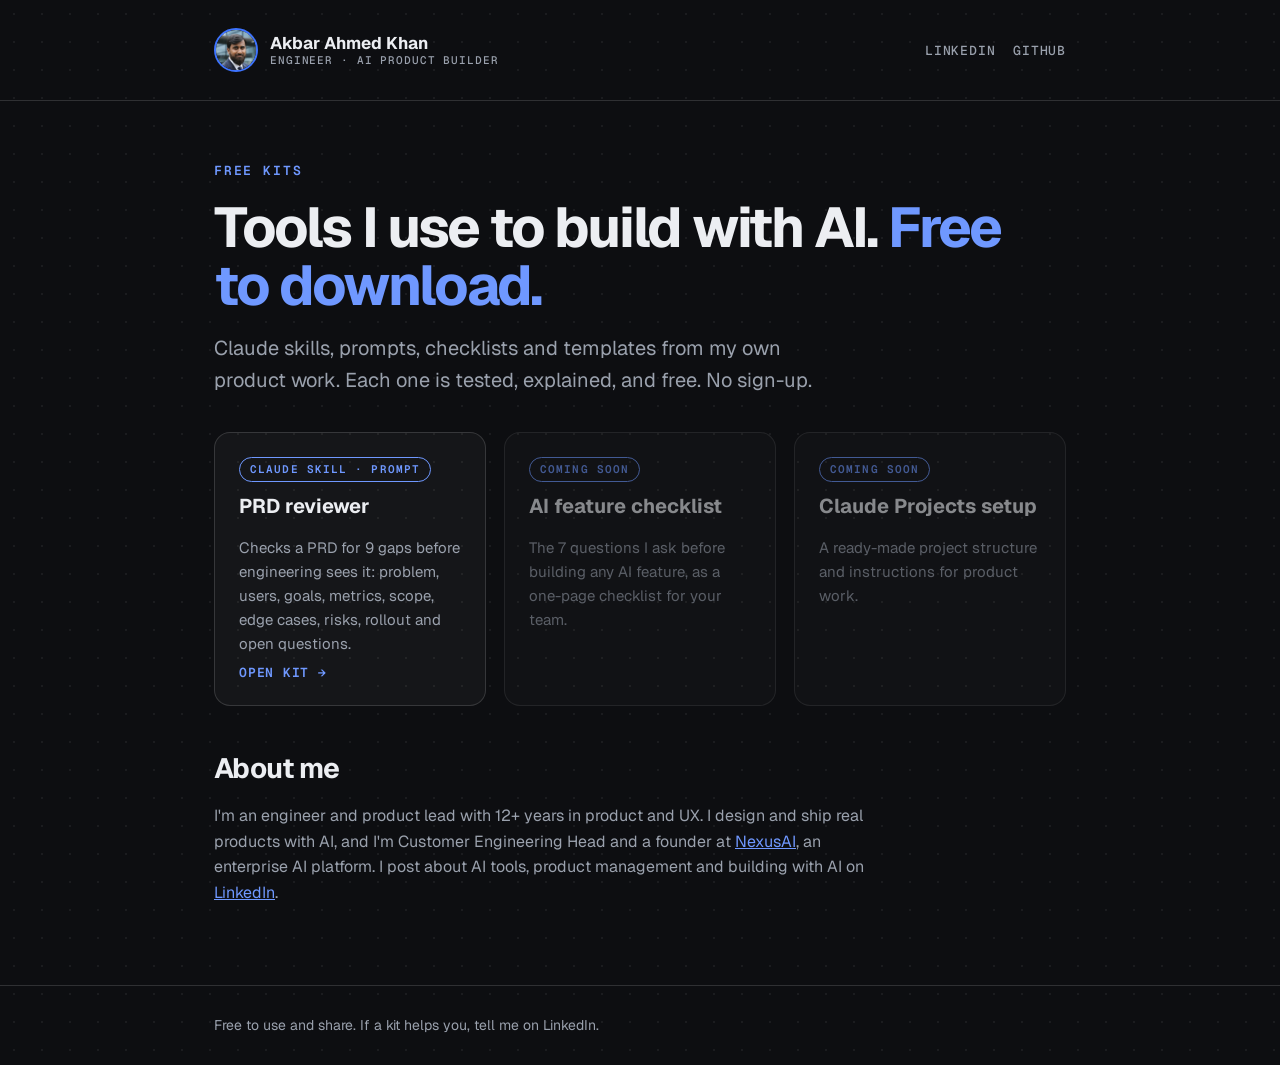
==== index.html @ 36fd9889 "Free AI + product kits site: PRD reviewer kit Co-Authored-By: Claude Opus 5.5 <noreply@anthropic.com" ====
<!doctype html>
<html lang="en">
<head>
<meta charset="utf-8">
<meta name="viewport" content="width=device-width, initial-scale=1">
<title>Free AI + product kits | Akbar Ahmed Khan</title>
<meta name="description" content="Free, ready-to-use AI and product kits from Akbar Ahmed Khan: Claude skills, prompts, checklists and templates for product people.">
<meta property="og:title" content="Free AI + product kits | Akbar Ahmed Khan">
<meta property="og:description" content="Claude skills, prompts, checklists and templates for product people. Free to download.">
<meta property="og:image" content="https://akbar-ai-labs.github.io/assets/akbar.jpg">
<link rel="icon" href="assets/akbar.jpg">
<link rel="stylesheet" href="assets/site.css">
</head>
<body>
<header><div class="wrap">
  <a class="sig" href="./"><img src="assets/akbar.jpg" alt="Akbar Ahmed Khan"><span><b>Akbar Ahmed Khan</b><small>Engineer · AI Product Builder</small></span></a>
  <nav><a href="https://www.linkedin.com/in/akbar-ahmed-khan/">LinkedIn</a><a href="https://github.com/akbar-ai-labs">GitHub</a></nav>
</div></header>
<main><div class="wrap">
  <span class="lbl">Free kits</span>
  <h1>Tools I use to build with AI. <span style="color:var(--acc)">Free to download.</span></h1>
  <p class="lead">Claude skills, prompts, checklists and templates from my own product work. Each one is tested, explained, and free. No sign-up.</p>

  <div class="grid">
    <a class="card" href="kits/prd-reviewer/"><span class="tag">Claude skill · Prompt</span><h3>PRD reviewer</h3><p>Checks a PRD for 9 gaps before engineering sees it: problem, users, goals, metrics, scope, edge cases, risks, rollout and open questions.</p><span class="go">Open kit →</span></a>
    <div class="card soon"><span class="tag">Coming soon</span><h3>AI feature checklist</h3><p>The 7 questions I ask before building any AI feature, as a one-page checklist for your team.</p></div>
    <div class="card soon"><span class="tag">Coming soon</span><h3>Claude Projects setup</h3><p>A ready-made project structure and instructions for product work.</p></div>
  </div>

  <h2>About me</h2>
  <p style="color:var(--mu);max-width:680px">I'm an engineer and product lead with 12+ years in product and UX. I design and ship real products with AI, and I'm Customer Engineering Head and a founder at <a href="https://thenexusai.tech">NexusAI</a>, an enterprise AI platform. I post about AI tools, product management and building with AI on <a href="https://www.linkedin.com/in/akbar-ahmed-khan/">LinkedIn</a>.</p>
</div></main>
<footer><div class="wrap">Free to use and share. If a kit helps you, tell me on LinkedIn.</div></footer>
</body>
</html>
---- assets/site.css ----
@import url('https://fonts.googleapis.com/css2?family=Geist:wght@400..800&family=Geist+Mono:wght@400;500;600&display=swap');
*{box-sizing:border-box;margin:0;padding:0}
:root{--bg:#0D0E11;--tx:#ECEEF2;--mu:#9AA1AD;--ln:rgba(255,255,255,.14);--box:rgba(255,255,255,.035);--acc:#6F98FF;--btn:#3D73FF}
html{background:var(--bg)}
body{font-family:Geist,system-ui,sans-serif;color:var(--tx);line-height:1.6;-webkit-font-smoothing:antialiased;background-image:radial-gradient(circle,rgba(255,255,255,.06) 1.2px,transparent 1.4px);background-size:28px 28px;min-height:100vh}
a{color:var(--acc)}
.wrap{max-width:900px;margin:0 auto;padding:0 24px}
header{padding:28px 0;border-bottom:1px solid var(--ln)}
header .wrap{display:flex;justify-content:space-between;align-items:center;gap:16px}
.sig{display:flex;align-items:center;gap:12px;color:var(--tx);text-decoration:none}
.sig img{width:44px;height:44px;border-radius:50%;border:2px solid var(--btn);object-fit:cover}
.sig b{display:block;font-size:17px;line-height:1.2}
.sig small{display:block;font:500 11px/1.3 'Geist Mono',monospace;letter-spacing:.08em;text-transform:uppercase;color:var(--mu)}
nav a{font:500 13px 'Geist Mono',monospace;letter-spacing:.06em;text-transform:uppercase;text-decoration:none;color:var(--mu);margin-left:18px}
nav a:hover{color:var(--tx)}
.lbl{font:600 13px/1 'Geist Mono',monospace;letter-spacing:.14em;text-transform:uppercase;color:var(--acc)}
h1{font-size:clamp(36px,6vw,56px);line-height:1.05;letter-spacing:-.04em;font-weight:720;margin:16px 0}
h2{font-size:28px;letter-spacing:-.02em;margin:40px 0 12px}
h3{font-size:20px;margin:0 0 6px}
p.lead{font-size:20px;color:var(--mu);max-width:640px}
main{padding:56px 0 80px}
.grid{display:grid;grid-template-columns:repeat(auto-fill,minmax(260px,1fr));gap:18px;margin-top:36px}
.card{display:flex;flex-direction:column;gap:8px;border:1.5px solid var(--ln);background:var(--box);border-radius:16px;padding:24px;text-decoration:none;color:var(--tx);transition:border-color .2s,transform .2s}
a.card:hover{border-color:var(--btn);transform:translateY(-2px)}
.card p{color:var(--mu);font-size:15px}
.card .go{margin-top:auto;font:600 13px 'Geist Mono',monospace;letter-spacing:.06em;text-transform:uppercase;color:var(--acc)}
.card.soon{opacity:.55}
.tag{display:inline-block;font:600 11px/1 'Geist Mono',monospace;letter-spacing:.1em;text-transform:uppercase;color:var(--acc);border:1px solid var(--acc);border-radius:999px;padding:6px 10px;width:max-content}
.btn{display:inline-flex;align-items:center;gap:8px;background:var(--btn);color:#fff;text-decoration:none;font-weight:600;padding:13px 20px;border-radius:10px;margin:8px 10px 0 0}
.btn.line{background:none;border:1.5px solid var(--ln);color:var(--tx)}
ol,ul{padding-left:22px;color:var(--tx)}
li{margin:6px 0}
table{width:100%;border-collapse:collapse;margin-top:12px;font-size:15px}
th,td{text-align:left;padding:10px 12px;border-bottom:1px solid var(--ln);vertical-align:top}
th{font:600 12px 'Geist Mono',monospace;letter-spacing:.08em;text-transform:uppercase;color:var(--mu)}
code{font-family:'Geist Mono',monospace;font-size:.92em;background:rgba(255,255,255,.07);padding:2px 6px;border-radius:5px}
footer{border-top:1px solid var(--ln);padding:28px 0;color:var(--mu);font-size:14px}
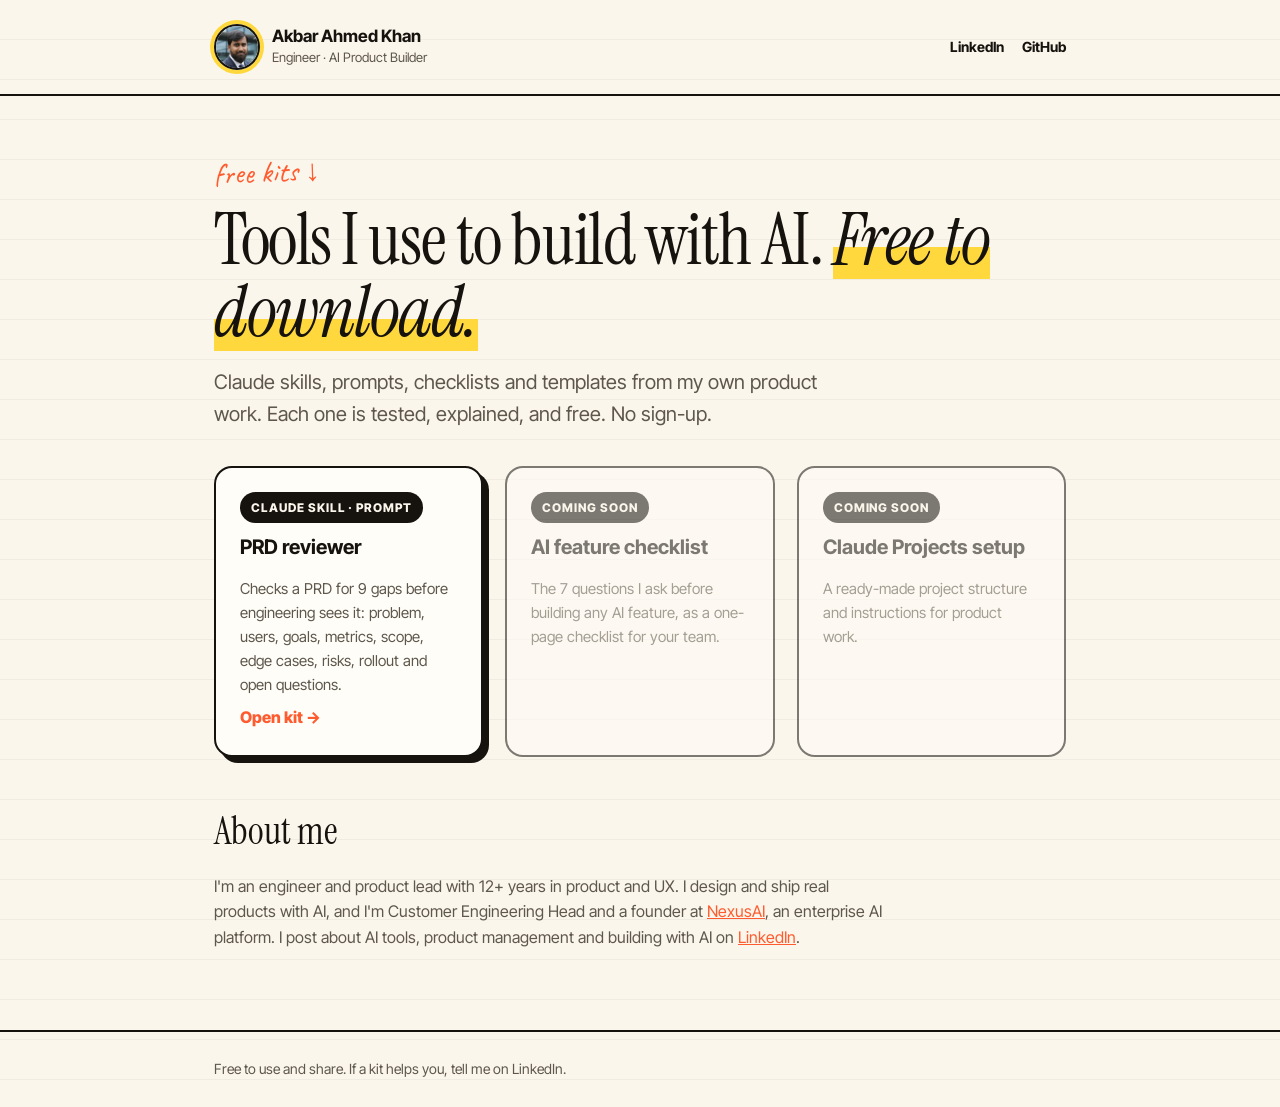
==== commit 04ae8d84: "New Builder's Notebook style for the kits site Co-Authored-By: Claude Opus 5.5 <noreply@anthropic.co" ====
--- a/index.html
+++ b/index.html
@@ -17,8 +17,8 @@
   <nav><a href="https://www.linkedin.com/in/akbar-ahmed-khan/">LinkedIn</a><a href="https://github.com/akbar-ai-labs">GitHub</a></nav>
 </div></header>
 <main><div class="wrap">
-  <span class="lbl">Free kits</span>
-  <h1>Tools I use to build with AI. <span style="color:var(--acc)">Free to download.</span></h1>
+  <span class="lbl">free kits ↓</span>
+  <h1>Tools I use to build with AI. <span class="hl"><i>Free to download.</i></span></h1>
   <p class="lead">Claude skills, prompts, checklists and templates from my own product work. Each one is tested, explained, and free. No sign-up.</p>
 
   <div class="grid">
--- a/assets/site.css
+++ b/assets/site.css
@@ -1,37 +1,39 @@
-@import url('https://fonts.googleapis.com/css2?family=Geist:wght@400..800&family=Geist+Mono:wght@400;500;600&display=swap');
+@import url('https://fonts.googleapis.com/css2?family=Instrument+Serif:ital@0;1&family=Inter+Tight:wght@400;500;600;700;800&family=Caveat:wght@700&display=swap');
 *{box-sizing:border-box;margin:0;padding:0}
-:root{--bg:#0D0E11;--tx:#ECEEF2;--mu:#9AA1AD;--ln:rgba(255,255,255,.14);--box:rgba(255,255,255,.035);--acc:#6F98FF;--btn:#3D73FF}
+:root{--bg:#FBF6EC;--tx:#16130F;--mu:#5E574C;--ln:rgba(22,19,15,.16);--card:#FFFDF8;--acc:#FF5B2E;--hl:#FFD83D}
 html{background:var(--bg)}
-body{font-family:Geist,system-ui,sans-serif;color:var(--tx);line-height:1.6;-webkit-font-smoothing:antialiased;background-image:radial-gradient(circle,rgba(255,255,255,.06) 1.2px,transparent 1.4px);background-size:28px 28px;min-height:100vh}
+body{font-family:'Inter Tight',system-ui,sans-serif;color:var(--tx);line-height:1.6;-webkit-font-smoothing:antialiased;background:repeating-linear-gradient(180deg,transparent 0 39px,rgba(22,19,15,.045) 39px 40px);min-height:100vh}
 a{color:var(--acc)}
 .wrap{max-width:900px;margin:0 auto;padding:0 24px}
-header{padding:28px 0;border-bottom:1px solid var(--ln)}
+header{padding:24px 0;border-bottom:2px solid var(--tx)}
 header .wrap{display:flex;justify-content:space-between;align-items:center;gap:16px}
 .sig{display:flex;align-items:center;gap:12px;color:var(--tx);text-decoration:none}
-.sig img{width:44px;height:44px;border-radius:50%;border:2px solid var(--btn);object-fit:cover}
+.sig img{width:46px;height:46px;border-radius:50%;object-fit:cover;border:2px solid var(--tx);box-shadow:0 0 0 4px var(--hl)}
 .sig b{display:block;font-size:17px;line-height:1.2}
-.sig small{display:block;font:500 11px/1.3 'Geist Mono',monospace;letter-spacing:.08em;text-transform:uppercase;color:var(--mu)}
-nav a{font:500 13px 'Geist Mono',monospace;letter-spacing:.06em;text-transform:uppercase;text-decoration:none;color:var(--mu);margin-left:18px}
-nav a:hover{color:var(--tx)}
-.lbl{font:600 13px/1 'Geist Mono',monospace;letter-spacing:.14em;text-transform:uppercase;color:var(--acc)}
-h1{font-size:clamp(36px,6vw,56px);line-height:1.05;letter-spacing:-.04em;font-weight:720;margin:16px 0}
-h2{font-size:28px;letter-spacing:-.02em;margin:40px 0 12px}
+.sig small{display:block;font-size:13px;color:var(--mu)}
+nav a{font-weight:700;font-size:14px;text-decoration:none;color:var(--tx);margin-left:18px}
+nav a:hover{color:var(--acc)}
+.lbl{font-family:Caveat,cursive;font-size:30px;color:var(--acc);display:inline-block;transform:rotate(-2deg)}
+h1{font-family:'Instrument Serif',Georgia,serif;font-weight:400;font-size:clamp(44px,7vw,72px);line-height:1;letter-spacing:-.02em;margin:8px 0 18px}
+h1 i,h2 i{font-style:italic}
+.hl{background:linear-gradient(transparent 58%,var(--hl) 58%,var(--hl) 92%,transparent 92%)}
+h2{font-family:'Instrument Serif',Georgia,serif;font-weight:400;font-size:38px;margin:44px 0 12px}
 h3{font-size:20px;margin:0 0 6px}
 p.lead{font-size:20px;color:var(--mu);max-width:640px}
-main{padding:56px 0 80px}
-.grid{display:grid;grid-template-columns:repeat(auto-fill,minmax(260px,1fr));gap:18px;margin-top:36px}
-.card{display:flex;flex-direction:column;gap:8px;border:1.5px solid var(--ln);background:var(--box);border-radius:16px;padding:24px;text-decoration:none;color:var(--tx);transition:border-color .2s,transform .2s}
-a.card:hover{border-color:var(--btn);transform:translateY(-2px)}
+main{padding:52px 0 80px}
+.grid{display:grid;grid-template-columns:repeat(auto-fill,minmax(260px,1fr));gap:22px;margin-top:36px}
+.card{display:flex;flex-direction:column;gap:8px;border:2.5px solid var(--tx);background:var(--card);border-radius:18px;padding:24px;text-decoration:none;color:var(--tx);box-shadow:6px 6px 0 var(--tx);transition:transform .15s,box-shadow .15s}
+a.card:hover{transform:translate(-2px,-2px);box-shadow:8px 8px 0 var(--acc)}
 .card p{color:var(--mu);font-size:15px}
-.card .go{margin-top:auto;font:600 13px 'Geist Mono',monospace;letter-spacing:.06em;text-transform:uppercase;color:var(--acc)}
-.card.soon{opacity:.55}
-.tag{display:inline-block;font:600 11px/1 'Geist Mono',monospace;letter-spacing:.1em;text-transform:uppercase;color:var(--acc);border:1px solid var(--acc);border-radius:999px;padding:6px 10px;width:max-content}
-.btn{display:inline-flex;align-items:center;gap:8px;background:var(--btn);color:#fff;text-decoration:none;font-weight:600;padding:13px 20px;border-radius:10px;margin:8px 10px 0 0}
-.btn.line{background:none;border:1.5px solid var(--ln);color:var(--tx)}
-ol,ul{padding-left:22px;color:var(--tx)}
+.card .go{margin-top:auto;font-weight:800;color:var(--acc)}
+.card.soon{opacity:.55;box-shadow:none}
+.tag{display:inline-block;font-weight:800;font-size:12px;letter-spacing:.08em;text-transform:uppercase;background:var(--tx);color:var(--bg);border-radius:999px;padding:6px 11px;width:max-content}
+.btn{display:inline-flex;align-items:center;gap:8px;background:var(--acc);color:#fff;text-decoration:none;font-weight:800;padding:13px 20px;border-radius:999px;margin:8px 10px 0 0;border:2.5px solid var(--tx)}
+.btn.line{background:var(--card);color:var(--tx)}
+ol,ul{padding-left:22px}
 li{margin:6px 0}
-table{width:100%;border-collapse:collapse;margin-top:12px;font-size:15px}
-th,td{text-align:left;padding:10px 12px;border-bottom:1px solid var(--ln);vertical-align:top}
-th{font:600 12px 'Geist Mono',monospace;letter-spacing:.08em;text-transform:uppercase;color:var(--mu)}
-code{font-family:'Geist Mono',monospace;font-size:.92em;background:rgba(255,255,255,.07);padding:2px 6px;border-radius:5px}
-footer{border-top:1px solid var(--ln);padding:28px 0;color:var(--mu);font-size:14px}
+table{width:100%;border-collapse:collapse;margin-top:12px;font-size:15px;background:var(--card);border:2.5px solid var(--tx);border-radius:14px;overflow:hidden}
+th,td{text-align:left;padding:10px 12px;border-bottom:1.5px dashed var(--ln);vertical-align:top}
+th{font-weight:800;font-size:12px;letter-spacing:.08em;text-transform:uppercase;color:var(--acc)}
+code{font-size:.92em;background:var(--hl);padding:1px 6px;border-radius:5px}
+footer{border-top:2px solid var(--tx);padding:26px 0;color:var(--mu);font-size:14px}
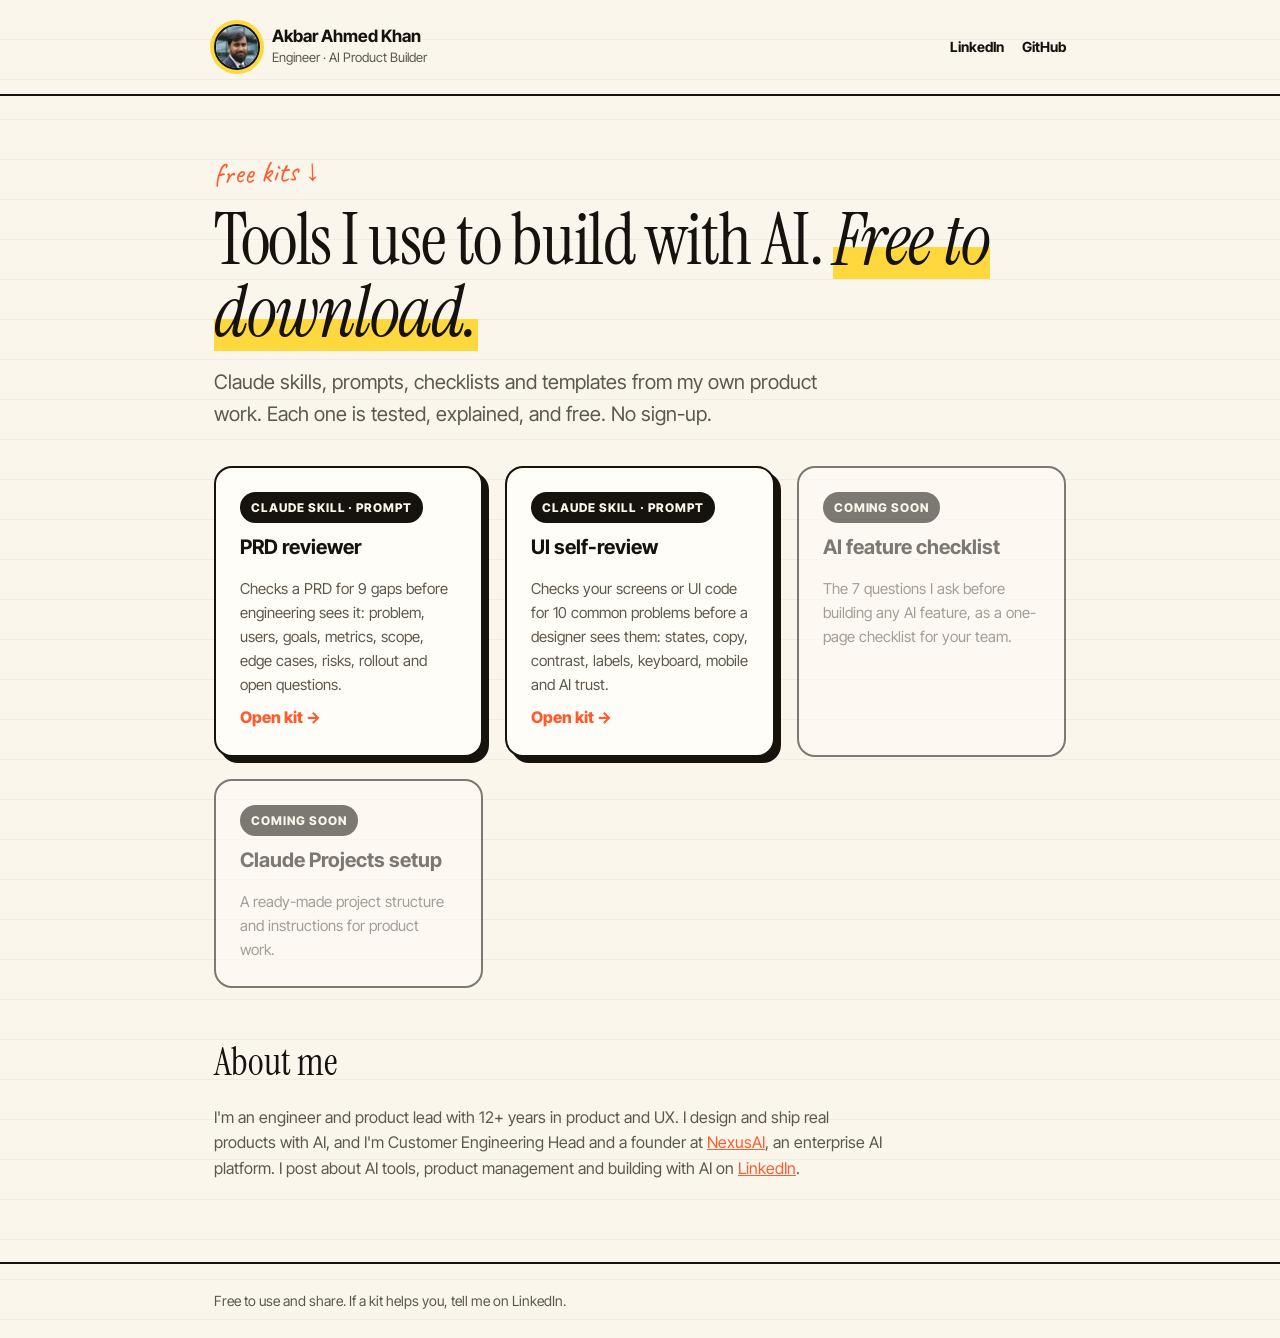
==== commit 858ae8b0: "Add UI self-review kit Co-Authored-By: Claude Opus 5.5 <noreply@anthropic.com>" ====
--- a/index.html
+++ b/index.html
@@ -23,6 +23,7 @@
 
   <div class="grid">
     <a class="card" href="kits/prd-reviewer/"><span class="tag">Claude skill · Prompt</span><h3>PRD reviewer</h3><p>Checks a PRD for 9 gaps before engineering sees it: problem, users, goals, metrics, scope, edge cases, risks, rollout and open questions.</p><span class="go">Open kit →</span></a>
+    <a class="card" href="kits/ui-self-review/"><span class="tag">Claude skill · Prompt</span><h3>UI self-review</h3><p>Checks your screens or UI code for 10 common problems before a designer sees them: states, copy, contrast, labels, keyboard, mobile and AI trust.</p><span class="go">Open kit →</span></a>
     <div class="card soon"><span class="tag">Coming soon</span><h3>AI feature checklist</h3><p>The 7 questions I ask before building any AI feature, as a one-page checklist for your team.</p></div>
     <div class="card soon"><span class="tag">Coming soon</span><h3>Claude Projects setup</h3><p>A ready-made project structure and instructions for product work.</p></div>
   </div>
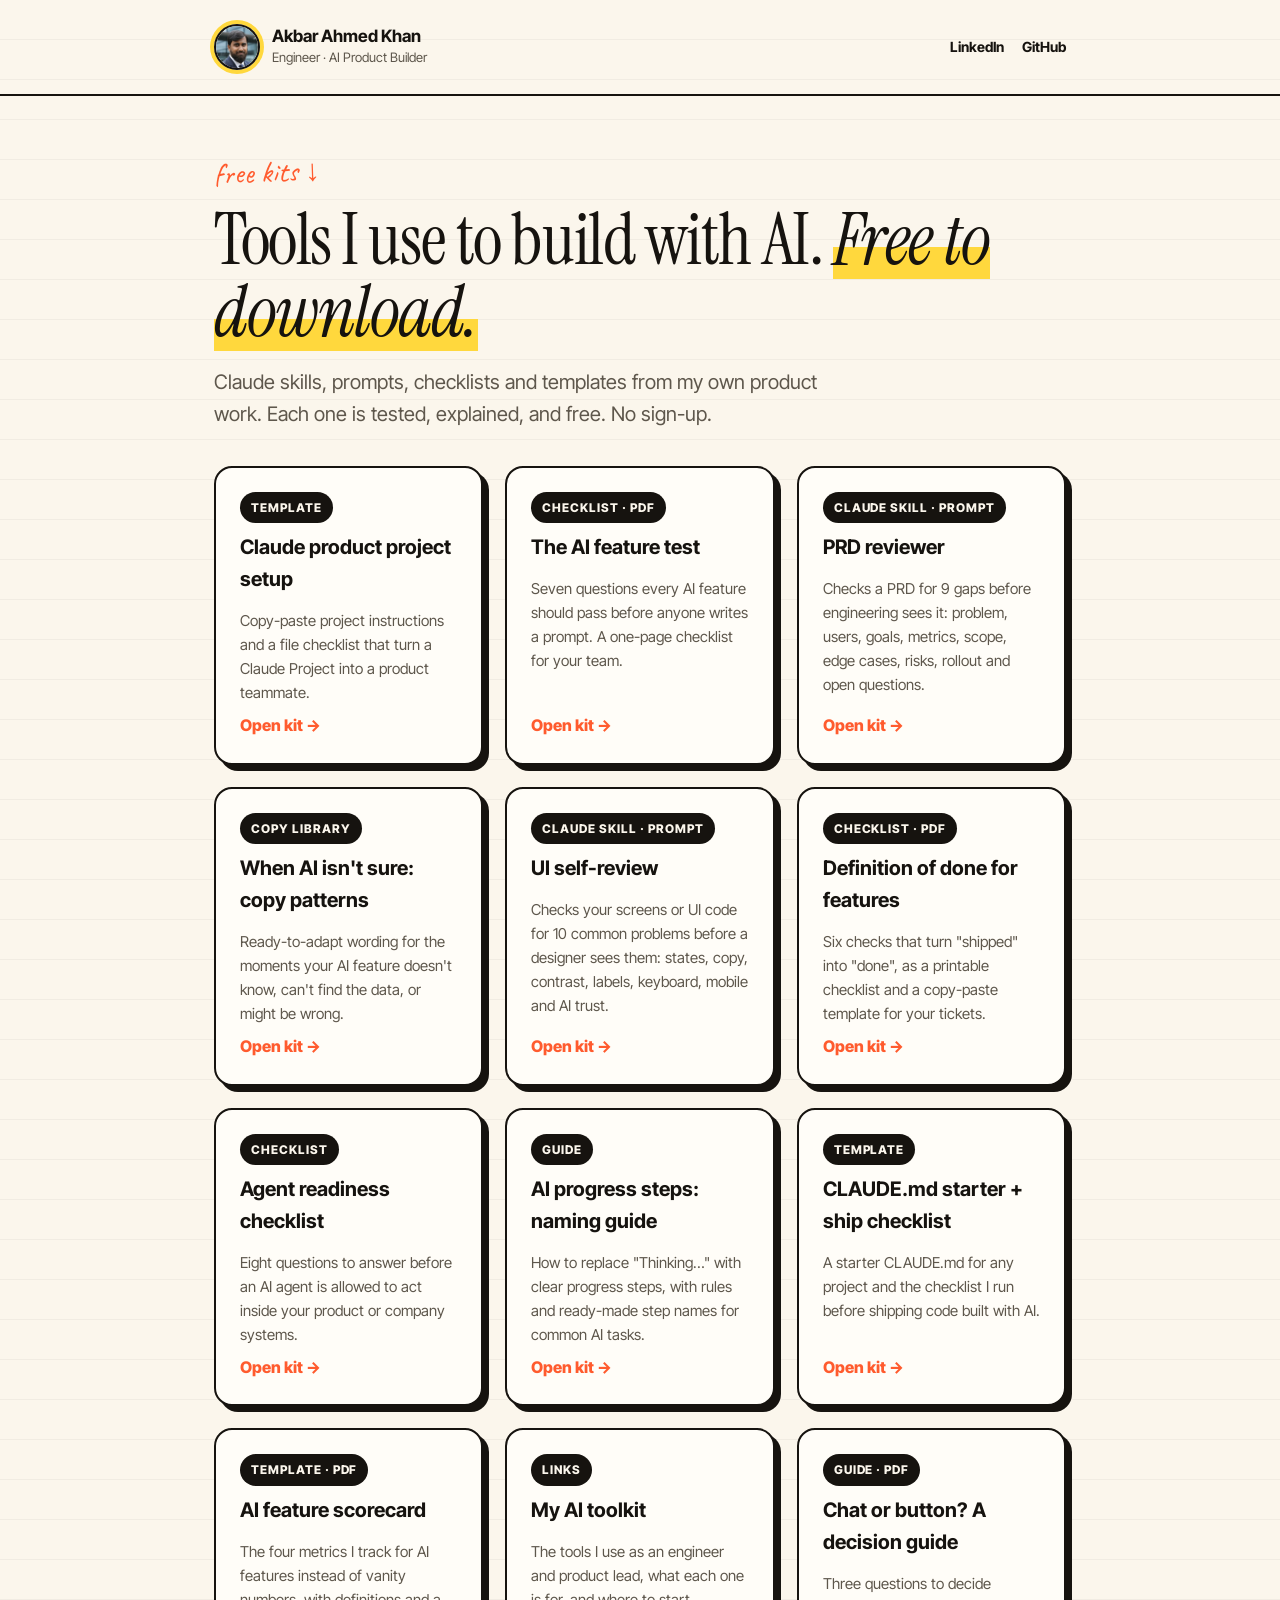
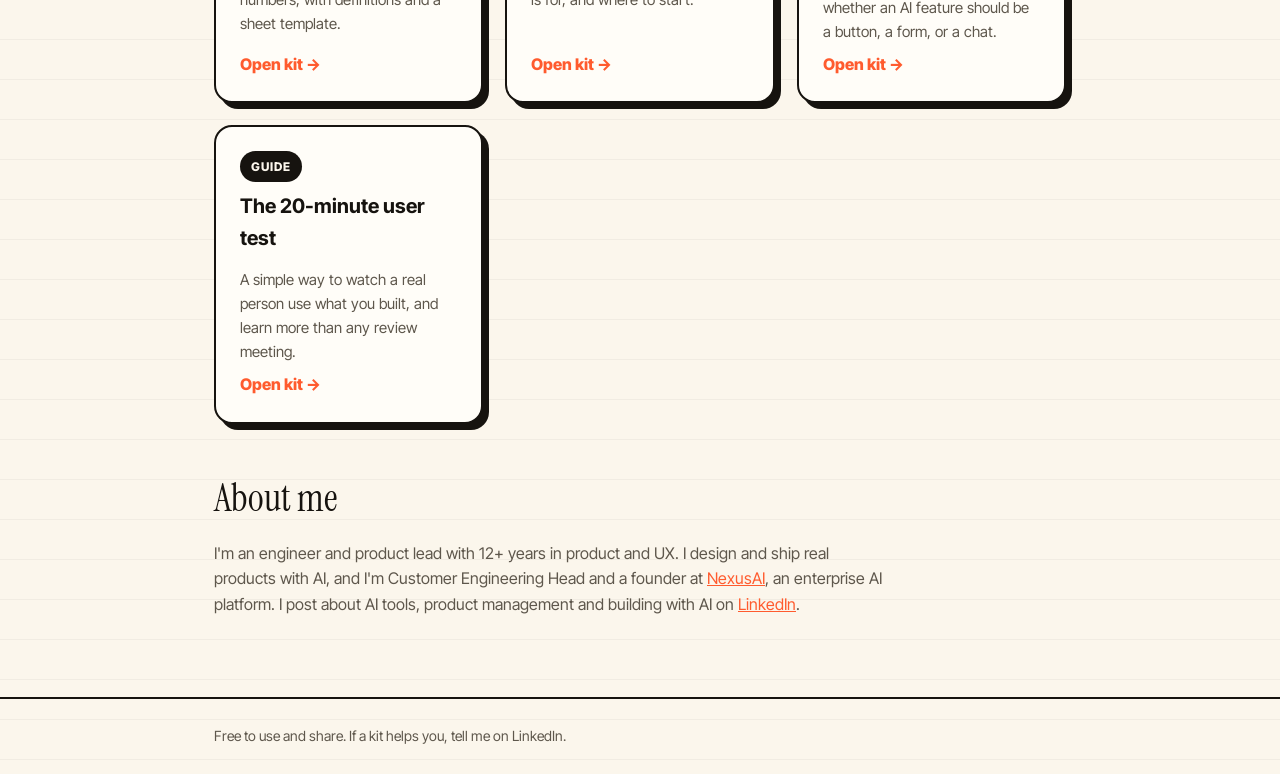
==== commit 172d25d2: "Add 10 free kits (one per week-1 post) Co-Authored-By: Claude Opus 5.5 <noreply@anthropic.com>" ====
--- a/index.html
+++ b/index.html
@@ -22,10 +22,19 @@
   <p class="lead">Claude skills, prompts, checklists and templates from my own product work. Each one is tested, explained, and free. No sign-up.</p>
 
   <div class="grid">
+    <a class="card" href="kits/claude-product-project/"><span class="tag">Template</span><h3>Claude product project setup</h3><p>Copy-paste project instructions and a file checklist that turn a Claude Project into a product teammate.</p><span class="go">Open kit →</span></a>
+    <a class="card" href="kits/ai-feature-test/"><span class="tag">Checklist · PDF</span><h3>The AI feature test</h3><p>Seven questions every AI feature should pass before anyone writes a prompt. A one-page checklist for your team.</p><span class="go">Open kit →</span></a>
     <a class="card" href="kits/prd-reviewer/"><span class="tag">Claude skill · Prompt</span><h3>PRD reviewer</h3><p>Checks a PRD for 9 gaps before engineering sees it: problem, users, goals, metrics, scope, edge cases, risks, rollout and open questions.</p><span class="go">Open kit →</span></a>
+    <a class="card" href="kits/ai-uncertainty-copy/"><span class="tag">Copy library</span><h3>When AI isn&#x27;t sure: copy patterns</h3><p>Ready-to-adapt wording for the moments your AI feature doesn&#x27;t know, can&#x27;t find the data, or might be wrong.</p><span class="go">Open kit →</span></a>
     <a class="card" href="kits/ui-self-review/"><span class="tag">Claude skill · Prompt</span><h3>UI self-review</h3><p>Checks your screens or UI code for 10 common problems before a designer sees them: states, copy, contrast, labels, keyboard, mobile and AI trust.</p><span class="go">Open kit →</span></a>
-    <div class="card soon"><span class="tag">Coming soon</span><h3>AI feature checklist</h3><p>The 7 questions I ask before building any AI feature, as a one-page checklist for your team.</p></div>
-    <div class="card soon"><span class="tag">Coming soon</span><h3>Claude Projects setup</h3><p>A ready-made project structure and instructions for product work.</p></div>
+    <a class="card" href="kits/definition-of-done/"><span class="tag">Checklist · PDF</span><h3>Definition of done for features</h3><p>Six checks that turn &quot;shipped&quot; into &quot;done&quot;, as a printable checklist and a copy-paste template for your tickets.</p><span class="go">Open kit →</span></a>
+    <a class="card" href="kits/agent-readiness/"><span class="tag">Checklist</span><h3>Agent readiness checklist</h3><p>Eight questions to answer before an AI agent is allowed to act inside your product or company systems.</p><span class="go">Open kit →</span></a>
+    <a class="card" href="kits/ai-progress-steps/"><span class="tag">Guide</span><h3>AI progress steps: naming guide</h3><p>How to replace &quot;Thinking…&quot; with clear progress steps, with rules and ready-made step names for common AI tasks.</p><span class="go">Open kit →</span></a>
+    <a class="card" href="kits/claude-md-starter/"><span class="tag">Template</span><h3>CLAUDE.md starter + ship checklist</h3><p>A starter CLAUDE.md for any project and the checklist I run before shipping code built with AI.</p><span class="go">Open kit →</span></a>
+    <a class="card" href="kits/ai-feature-scorecard/"><span class="tag">Template · PDF</span><h3>AI feature scorecard</h3><p>The four metrics I track for AI features instead of vanity numbers, with definitions and a sheet template.</p><span class="go">Open kit →</span></a>
+    <a class="card" href="kits/ai-toolkit/"><span class="tag">Links</span><h3>My AI toolkit</h3><p>The tools I use as an engineer and product lead, what each one is for, and where to start.</p><span class="go">Open kit →</span></a>
+    <a class="card" href="kits/chat-or-button/"><span class="tag">Guide · PDF</span><h3>Chat or button? A decision guide</h3><p>Three questions to decide whether an AI feature should be a button, a form, or a chat.</p><span class="go">Open kit →</span></a>
+    <a class="card" href="kits/watch-a-user/"><span class="tag">Guide</span><h3>The 20-minute user test</h3><p>A simple way to watch a real person use what you built, and learn more than any review meeting.</p><span class="go">Open kit →</span></a>
   </div>
 
   <h2>About me</h2>
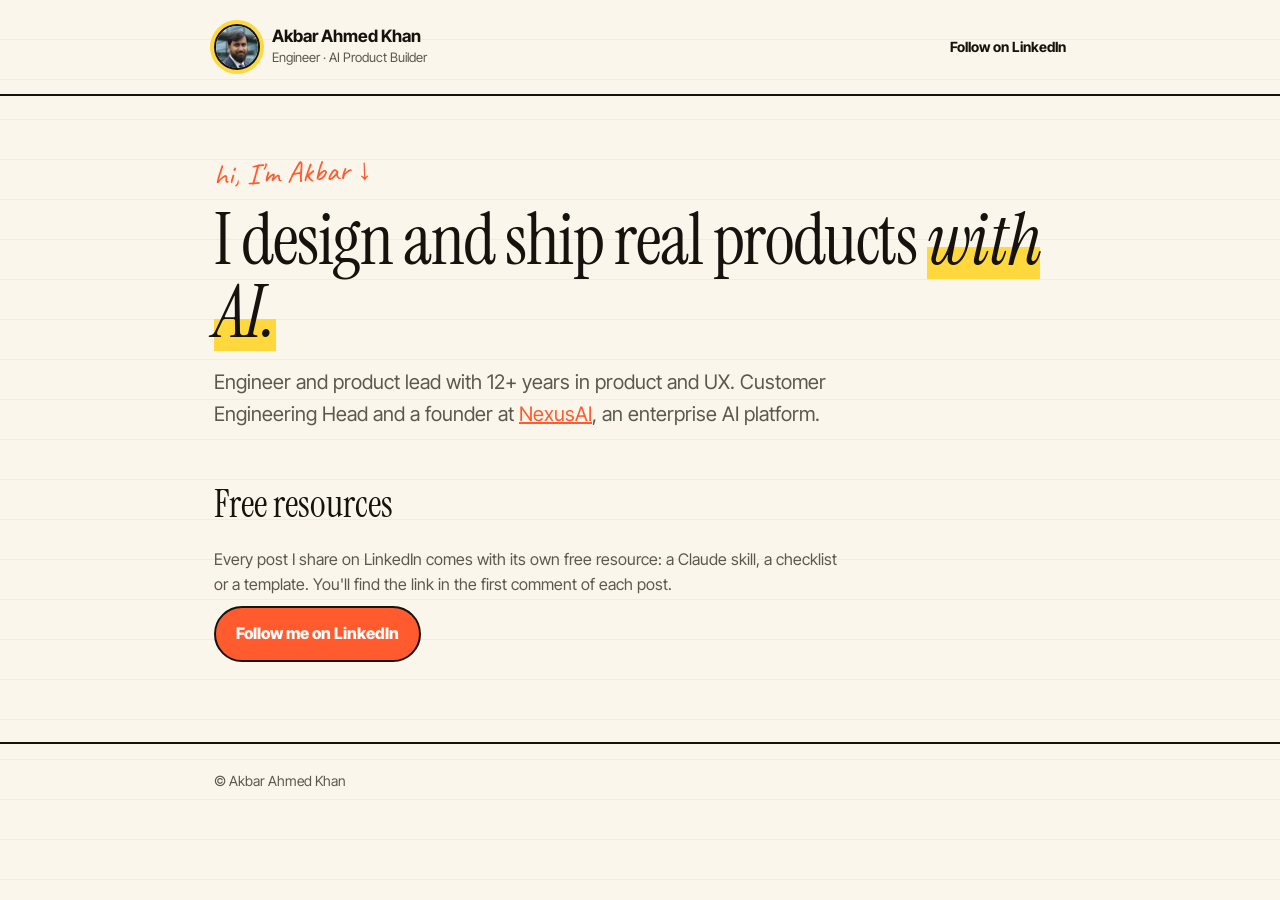
==== commit 1f6fd439: "Each free resource stands alone: no all-kits listing or cross-links Co-Authored-By: Claude Opus 5.5 " ====
--- a/index.html
+++ b/index.html
@@ -3,43 +3,26 @@
 <head>
 <meta charset="utf-8">
 <meta name="viewport" content="width=device-width, initial-scale=1">
-<title>Free AI + product kits | Akbar Ahmed Khan</title>
-<meta name="description" content="Free, ready-to-use AI and product kits from Akbar Ahmed Khan: Claude skills, prompts, checklists and templates for product people.">
-<meta property="og:title" content="Free AI + product kits | Akbar Ahmed Khan">
-<meta property="og:description" content="Claude skills, prompts, checklists and templates for product people. Free to download.">
+<title>Akbar Ahmed Khan · Engineer & AI Product Builder</title>
+<meta name="description" content="Akbar Ahmed Khan: engineer and product lead who designs and ships real products with AI. Customer Engineering Head & Founder at NexusAI.">
+<meta property="og:title" content="Akbar Ahmed Khan · Engineer & AI Product Builder">
 <meta property="og:image" content="https://akbar-ai-labs.github.io/assets/akbar.jpg">
 <link rel="icon" href="assets/akbar.jpg">
 <link rel="stylesheet" href="assets/site.css">
 </head>
 <body>
 <header><div class="wrap">
-  <a class="sig" href="./"><img src="assets/akbar.jpg" alt="Akbar Ahmed Khan"><span><b>Akbar Ahmed Khan</b><small>Engineer · AI Product Builder</small></span></a>
-  <nav><a href="https://www.linkedin.com/in/akbar-ahmed-khan/">LinkedIn</a><a href="https://github.com/akbar-ai-labs">GitHub</a></nav>
+  <a class="sig" href="https://www.linkedin.com/in/akbar-ahmed-khan/"><img src="assets/akbar.jpg" alt="Akbar Ahmed Khan"><span><b>Akbar Ahmed Khan</b><small>Engineer · AI Product Builder</small></span></a>
+  <nav><a href="https://www.linkedin.com/in/akbar-ahmed-khan/">Follow on LinkedIn</a></nav>
 </div></header>
 <main><div class="wrap">
-  <span class="lbl">free kits ↓</span>
-  <h1>Tools I use to build with AI. <span class="hl"><i>Free to download.</i></span></h1>
-  <p class="lead">Claude skills, prompts, checklists and templates from my own product work. Each one is tested, explained, and free. No sign-up.</p>
-
-  <div class="grid">
-    <a class="card" href="kits/claude-product-project/"><span class="tag">Template</span><h3>Claude product project setup</h3><p>Copy-paste project instructions and a file checklist that turn a Claude Project into a product teammate.</p><span class="go">Open kit →</span></a>
-    <a class="card" href="kits/ai-feature-test/"><span class="tag">Checklist · PDF</span><h3>The AI feature test</h3><p>Seven questions every AI feature should pass before anyone writes a prompt. A one-page checklist for your team.</p><span class="go">Open kit →</span></a>
-    <a class="card" href="kits/prd-reviewer/"><span class="tag">Claude skill · Prompt</span><h3>PRD reviewer</h3><p>Checks a PRD for 9 gaps before engineering sees it: problem, users, goals, metrics, scope, edge cases, risks, rollout and open questions.</p><span class="go">Open kit →</span></a>
-    <a class="card" href="kits/ai-uncertainty-copy/"><span class="tag">Copy library</span><h3>When AI isn&#x27;t sure: copy patterns</h3><p>Ready-to-adapt wording for the moments your AI feature doesn&#x27;t know, can&#x27;t find the data, or might be wrong.</p><span class="go">Open kit →</span></a>
-    <a class="card" href="kits/ui-self-review/"><span class="tag">Claude skill · Prompt</span><h3>UI self-review</h3><p>Checks your screens or UI code for 10 common problems before a designer sees them: states, copy, contrast, labels, keyboard, mobile and AI trust.</p><span class="go">Open kit →</span></a>
-    <a class="card" href="kits/definition-of-done/"><span class="tag">Checklist · PDF</span><h3>Definition of done for features</h3><p>Six checks that turn &quot;shipped&quot; into &quot;done&quot;, as a printable checklist and a copy-paste template for your tickets.</p><span class="go">Open kit →</span></a>
-    <a class="card" href="kits/agent-readiness/"><span class="tag">Checklist</span><h3>Agent readiness checklist</h3><p>Eight questions to answer before an AI agent is allowed to act inside your product or company systems.</p><span class="go">Open kit →</span></a>
-    <a class="card" href="kits/ai-progress-steps/"><span class="tag">Guide</span><h3>AI progress steps: naming guide</h3><p>How to replace &quot;Thinking…&quot; with clear progress steps, with rules and ready-made step names for common AI tasks.</p><span class="go">Open kit →</span></a>
-    <a class="card" href="kits/claude-md-starter/"><span class="tag">Template</span><h3>CLAUDE.md starter + ship checklist</h3><p>A starter CLAUDE.md for any project and the checklist I run before shipping code built with AI.</p><span class="go">Open kit →</span></a>
-    <a class="card" href="kits/ai-feature-scorecard/"><span class="tag">Template · PDF</span><h3>AI feature scorecard</h3><p>The four metrics I track for AI features instead of vanity numbers, with definitions and a sheet template.</p><span class="go">Open kit →</span></a>
-    <a class="card" href="kits/ai-toolkit/"><span class="tag">Links</span><h3>My AI toolkit</h3><p>The tools I use as an engineer and product lead, what each one is for, and where to start.</p><span class="go">Open kit →</span></a>
-    <a class="card" href="kits/chat-or-button/"><span class="tag">Guide · PDF</span><h3>Chat or button? A decision guide</h3><p>Three questions to decide whether an AI feature should be a button, a form, or a chat.</p><span class="go">Open kit →</span></a>
-    <a class="card" href="kits/watch-a-user/"><span class="tag">Guide</span><h3>The 20-minute user test</h3><p>A simple way to watch a real person use what you built, and learn more than any review meeting.</p><span class="go">Open kit →</span></a>
-  </div>
-
-  <h2>About me</h2>
-  <p style="color:var(--mu);max-width:680px">I'm an engineer and product lead with 12+ years in product and UX. I design and ship real products with AI, and I'm Customer Engineering Head and a founder at <a href="https://thenexusai.tech">NexusAI</a>, an enterprise AI platform. I post about AI tools, product management and building with AI on <a href="https://www.linkedin.com/in/akbar-ahmed-khan/">LinkedIn</a>.</p>
+  <span class="lbl">hi, I'm Akbar ↓</span>
+  <h1>I design and ship real products <span class="hl"><i>with AI.</i></span></h1>
+  <p class="lead">Engineer and product lead with 12+ years in product and UX. Customer Engineering Head and a founder at <a href="https://thenexusai.tech">NexusAI</a>, an enterprise AI platform.</p>
+  <h2>Free resources</h2>
+  <p style="color:var(--mu);max-width:640px">Every post I share on LinkedIn comes with its own free resource: a Claude skill, a checklist or a template. You'll find the link in the first comment of each post.</p>
+  <a class="btn" href="https://www.linkedin.com/in/akbar-ahmed-khan/">Follow me on LinkedIn</a>
 </div></main>
-<footer><div class="wrap">Free to use and share. If a kit helps you, tell me on LinkedIn.</div></footer>
+<footer><div class="wrap">© Akbar Ahmed Khan</div></footer>
 </body>
 </html>
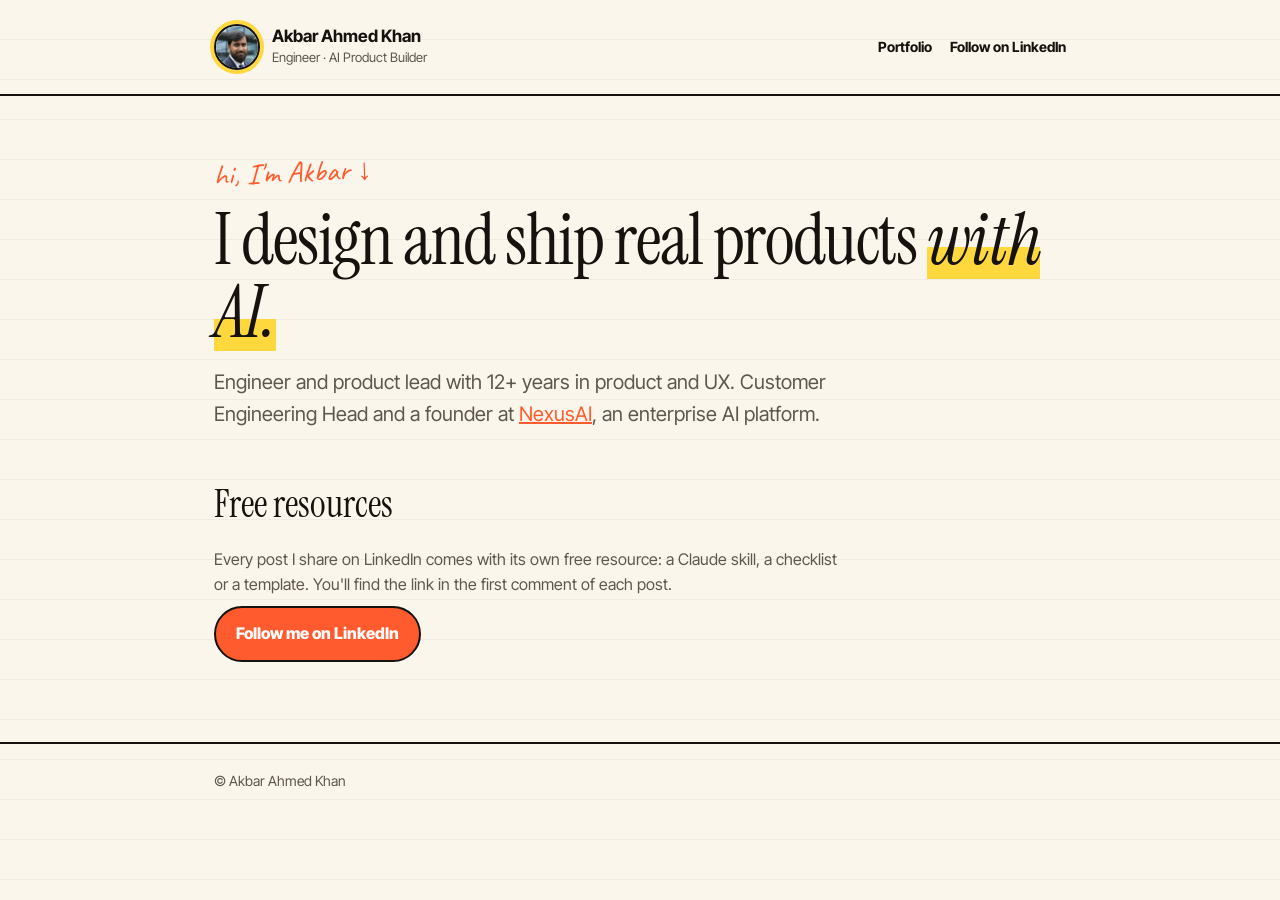
==== commit d3c70754: "Add Portfolio link to the header of every page" ====
--- a/index.html
+++ b/index.html
@@ -9,11 +9,13 @@
 <meta property="og:image" content="https://akbar-ai-labs.github.io/assets/akbar.jpg">
 <link rel="icon" href="assets/akbar.jpg">
 <link rel="stylesheet" href="assets/site.css">
+<script data-goatcounter="https://akbar-ai-labs.goatcounter.com/count" async src="//gc.zgo.at/count.js"></script>
+<script src="/assets/track.js" defer></script>
 </head>
 <body>
 <header><div class="wrap">
   <a class="sig" href="https://www.linkedin.com/in/akbar-ahmed-khan/"><img src="assets/akbar.jpg" alt="Akbar Ahmed Khan"><span><b>Akbar Ahmed Khan</b><small>Engineer · AI Product Builder</small></span></a>
-  <nav><a href="https://www.linkedin.com/in/akbar-ahmed-khan/">Follow on LinkedIn</a></nav>
+  <nav><a href="https://akbarahmedkhan.com">Portfolio</a><a href="https://www.linkedin.com/in/akbar-ahmed-khan/">Follow on LinkedIn</a></nav>
 </div></header>
 <main><div class="wrap">
   <span class="lbl">hi, I'm Akbar ↓</span>
